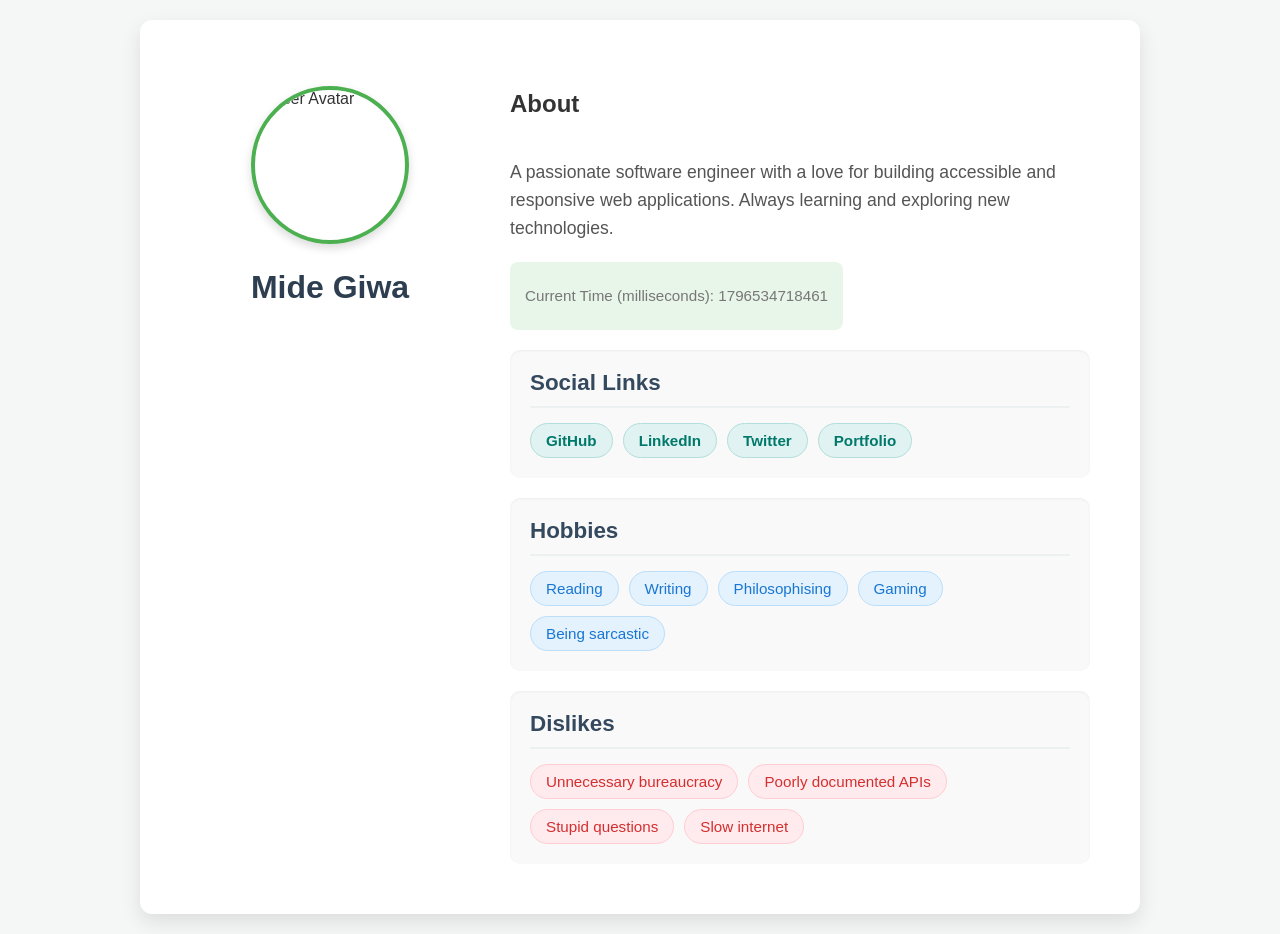
==== profile-card/index.html @ 0d77515e "feat: Add profile card component This commit introduces a fully functional profile card component bu" ====
<!doctype html>
<html lang="en">
    <head>
        <meta charset="UTF-8" />
        <meta name="viewport" content="width=device-width, initial-scale=1.0" />
        <title>Mide Giwa's Profile Card</title>
        <link rel="stylesheet" href="styles.css" />
    </head>
    <body>
        <main class="profile-card" data-testid="test-profile-card">
            <figure class="profile-avatar">
                <img
                    src="https://hebbkx1anhila5yf.public.blob.vercel-storage.com/design-mode-images/MideGiwa-2UlYL28XrRacGhtxy1r3zqs0tGnWAX.jpeg"
                    alt="User Avatar"
                    data-testid="test-user-avatar"
                />
                <figcaption>
                    <h1 data-testid="test-user-name">Mide Giwa</h1>
                </figcaption>
            </figure>

            <div class="profile-content">
                <h2>About</h2>
                <p class="profile-bio" data-testid="test-user-bio">
                    A passionate software engineer with a love for building
                    accessible and responsive web applications. Always learning
                    and exploring new technologies.
                </p>

                <div class="profile-details">
                    <p>
                        Current Time (milliseconds):
                        <span data-testid="test-user-time"></span>
                    </p>
                </div>

                <nav
                    class="profile-social-links"
                    data-testid="test-user-social-links"
                >
                    <h2>Social Links</h2>
                    <ul>
                        <li>
                            <a
                                href="https://github.com/midegiwa"
                                target="_blank"
                                rel="noopener noreferrer"
                                data-testid="test-user-social-github"
                                >GitHub</a
                            >
                        </li>
                        <li>
                            <a
                                href="https://linkedin.com/in/olamide-sina-giwa"
                                target="_blank"
                                rel="noopener noreferrer"
                                data-testid="test-user-social-linkedin"
                                >LinkedIn</a
                            >
                        </li>
                        <li>
                            <a
                                href="https://x.com/mide_giwa_"
                                target="_blank"
                                rel="noopener noreferrer"
                                data-testid="test-user-social-twitter"
                                >Twitter</a
                            >
                        </li>
                        <li>
                            <a
                                href="https://midegiwa.vercel.app"
                                target="_blank"
                                rel="noopener noreferrer"
                                data-testid="test-user-social-portfolio"
                                >Portfolio</a
                            >
                        </li>
                    </ul>
                </nav>

                <section class="profile-hobbies">
                    <h2>Hobbies</h2>
                    <ul data-testid="test-user-hobbies">
                        <li>Reading</li>
                        <li>Writing</li>
                        <li>Philosophising</li>
                        <li>Gaming</li>
                        <li>Being sarcastic</li>
                    </ul>
                </section>

                <section class="profile-dislikes">
                    <h2>Dislikes</h2>
                    <ul data-testid="test-user-dislikes">
                        <li>Unnecessary bureaucracy</li>
                        <li>Poorly documented APIs</li>
                        <li>Stupid questions</li>
                        <li>Slow internet</li>
                    </ul>
                </section>
            </div>
        </main>

        <script src="script.js"></script>
    </body>
</html>
---- profile-card/styles.css ----
/* General Body Styling */
body {
    font-family: "Segoe UI", Tahoma, Geneva, Verdana, sans-serif;
    margin: 0;
    padding: 20px;
    background-color: #f4f7f6;
    display: flex;
    justify-content: center;
    align-items: center;
    min-height: 100vh;
    box-sizing: border-box;
    color: #333;
}

/* Profile Card Container */
.profile-card {
    background-color: #ffffff;
    border-radius: 12px;
    box-shadow: 0 8px 20px rgba(0, 0, 0, 0.1);
    padding: 30px;
    max-width: 900px;
    width: 100%;
    display: flex;
    flex-direction: column;
    gap: 25px;
    text-align: center; /* Default text alignment for small screens */
    transition: transform 0.3s ease-in-out;
}

.profile-card:hover {
    transform: translateY(-5px);
}

/* Avatar Section */
.profile-avatar {
    display: flex;
    flex-direction: column;
    align-items: center;
    gap: 15px;
    margin-bottom: 15px; /* Add some space below avatar on small screens */
}

.profile-avatar img {
    width: 150px;
    height: 150px;
    border-radius: 50%;
    object-fit: cover;
    border: 4px solid #4caf50;
    box-shadow: 0 4px 10px rgba(0, 0, 0, 0.15);
}

.profile-avatar figcaption {
    margin-top: 10px;
}

.profile-avatar h1 {
    margin: 0;
    font-size: 2em;
    color: #2c3e50;
}

/* Bio Section */
.profile-bio {
    font-size: 1.1em;
    line-height: 1.6;
    color: #555;
    max-width: 700px;
    margin: 0 auto; /* Center bio on small screens */
}

/* Details Section (Current Time) */
.profile-details {
    font-size: 0.95em;
    color: #777;
    background-color: #e8f5e9;
    padding: 10px 15px;
    border-radius: 8px;
    display: inline-block;
    margin: 0 auto; /* Center time on small screens */
}

/* Social Links, Hobbies, Dislikes Sections */
.profile-social-links,
.profile-hobbies,
.profile-dislikes {
    background-color: #f9f9f9;
    padding: 20px;
    border-radius: 10px;
    text-align: left; /* Default alignment for these sections */
    box-shadow: inset 0 1px 3px rgba(0, 0, 0, 0.05);
}

.profile-social-links h2,
.profile-hobbies h2,
.profile-dislikes h2 {
    color: #34495e;
    font-size: 1.4em;
    margin-top: 0;
    margin-bottom: 15px;
    border-bottom: 2px solid #ecf0f1;
    padding-bottom: 10px;
}

.profile-social-links ul,
.profile-hobbies ul,
.profile-dislikes ul {
    list-style: none;
    padding: 0;
    margin: 0;
    display: flex;
    flex-wrap: wrap;
    gap: 10px;
    justify-content: center; /* Center list items on small screens */
}

.profile-social-links li,
.profile-hobbies li,
.profile-dislikes li {
    background-color: #e0f2f1;
    padding: 8px 15px;
    border-radius: 20px;
    font-size: 0.95em;
    color: #00796b;
    border: 1px solid #b2dfdb;
    transition: background-color 0.2s ease;
}

.profile-hobbies li {
    background-color: #e3f2fd;
    color: #1976d2;
    border: 1px solid #bbdefb;
}

.profile-dislikes li {
    background-color: #ffebee;
    color: #d32f2f;
    border: 1px solid #ffcdd2;
}

.profile-social-links a {
    text-decoration: none;
    color: #00796b;
    font-weight: bold;
    display: block; /* Make the entire li clickable/focusable */
    padding: 0; /* Remove padding from a, as li has it */
}

.profile-social-links li:hover {
    background-color: #b2dfdb;
    cursor: pointer;
}

/* Keyboard Navigation Focus Styles */
a:focus,
button:focus,
li:focus-within {
    /* Apply focus style to list items containing interactive elements */
    outline: 3px solid #64b5f6; /* Blue outline */
    outline-offset: 2px;
    border-radius: 4px;
}

/* Responsive Design */
@media (min-width: 768px) {
    .profile-card {
        flex-direction: row; /* Side-by-side layout */
        text-align: left; /* Align text left on wider screens */
        align-items: flex-start; /* Align items to the top */
        padding: 40px;
        gap: 30px; /* Adjust gap for side-by-side */
    }

    .profile-avatar {
        flex-direction: column;
        align-items: center; /* Keep avatar centered within its column */
        flex-shrink: 0; /* Prevent avatar from shrinking */
        width: 180px; /* Fixed width for avatar column */
        margin-bottom: 0; /* Reset margin */
    }

    .profile-avatar img {
        width: 120px;
        height: 120px;
    }

    .profile-avatar h1 {
        font-size: 1.8em; /* Adjust font size for better fit */
    }

    .profile-content {
        flex-grow: 1; /* Allow content to take up remaining space */
        display: flex;
        flex-direction: column;
        gap: 20px; /* Gap between content sections */
    }

    .profile-bio,
    .profile-details {
        margin: 0; /* Remove auto margin for text alignment */
    }

    .profile-details {
        align-self: flex-start; /* Align current time to the left */
    }

    .profile-social-links ul,
    .profile-hobbies ul,
    .profile-dislikes ul {
        justify-content: flex-start; /* Align list items to the left */
    }
}

@media (min-width: 1024px) {
    .profile-card {
        padding: 50px;
        gap: 40px;
    }

    .profile-avatar {
        width: 200px; /* Slightly larger avatar column */
    }

    .profile-avatar img {
        width: 150px;
        height: 150px;
    }

    .profile-avatar h1 {
        font-size: 2em;
    }
}
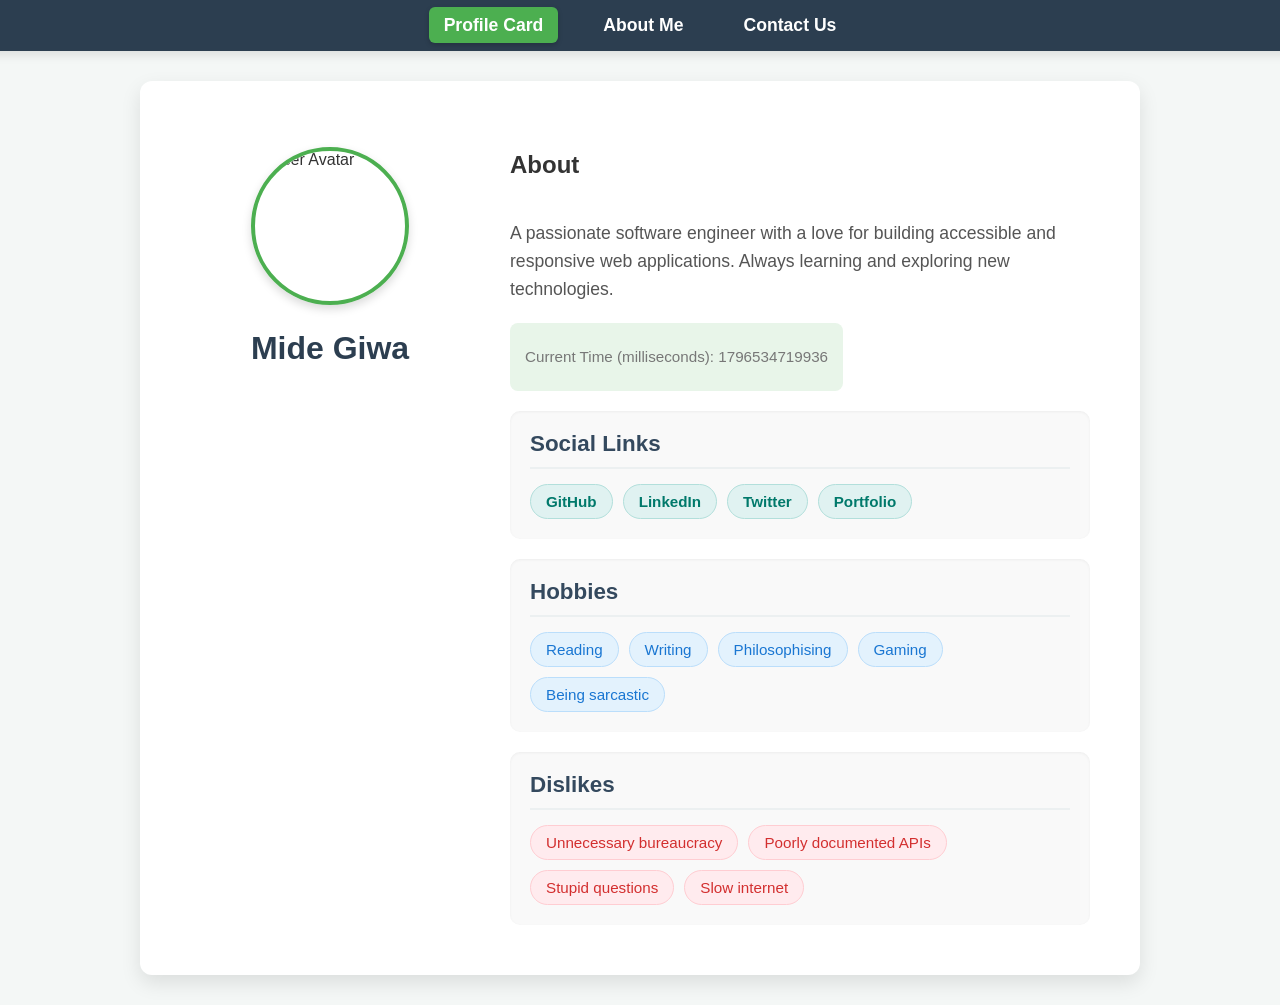
==== commit f1703a98: "feat: Implement multi-page web application This commit transforms the Profile Card component into a " ====
--- a/profile-card/index.html
+++ b/profile-card/index.html
@@ -7,6 +7,19 @@
         <link rel="stylesheet" href="styles.css" />
     </head>
     <body>
+        <header class="main-header">
+            <nav class="main-nav" data-testid="test-main-navigation">
+                <ul>
+                    <li>
+                        <a href="index.html" aria-current="page"
+                            >Profile Card</a
+                        >
+                    </li>
+                    <li><a href="about.html">About Me</a></li>
+                    <li><a href="contact.html">Contact Us</a></li>
+                </ul>
+            </nav>
+        </header>
         <main class="profile-card" data-testid="test-profile-card">
             <figure class="profile-avatar">
                 <img
--- a/profile-card/styles.css
+++ b/profile-card/styles.css
@@ -2,17 +2,87 @@
 body {
     font-family: "Segoe UI", Tahoma, Geneva, Verdana, sans-serif;
     margin: 0;
-    padding: 20px;
+    /* Adjusted padding to account for header, ensures content doesn't get hidden */
+    padding: 0;
     background-color: #f4f7f6;
     display: flex;
-    justify-content: center;
+    flex-direction: column; /* Ensure main content and header stack */
+    justify-content: flex-start;
     align-items: center;
     min-height: 100vh;
     box-sizing: border-box;
     color: #333;
 }
 
-/* Profile Card Container */
+/* Main Header and Navigation */
+.main-header {
+    width: 100%;
+    background-color: #2c3e50;
+    color: #ffffff;
+    padding: 15px 20px;
+    box-shadow: 0 4px 10px rgba(0, 0, 0, 0.1);
+    position: sticky;
+    top: 0;
+    z-index: 1000;
+}
+
+.main-nav ul {
+    list-style: none;
+    padding: 0;
+    margin: 0;
+    display: flex;
+    justify-content: center;
+    gap: 30px;
+    flex-wrap: wrap; /* Allow nav items to wrap on smaller screens */
+}
+
+.main-nav a {
+    text-decoration: none;
+    color: #ffffff;
+    font-weight: 600;
+    font-size: 1.1em;
+    padding: 8px 15px;
+    border-radius: 6px;
+    transition:
+        background-color 0.3s ease,
+        color 0.3s ease;
+    outline: none; /* Remove default browser outline */
+}
+
+.main-nav a:hover {
+    background-color: #4caf50;
+    color: #ffffff;
+}
+
+.main-nav a:active {
+    background-color: #43a047; /* Slightly darker for a press effect */
+    color: #ffffff;
+}
+
+.main-nav a:focus {
+    background-color: #4caf50; /* Match hover for visual consistency */
+    color: #ffffff; /* Match hover */
+    outline: 3px solid #64b5f6; /* Custom blue outline */
+    outline-offset: 2px;
+    border-radius: 6px; /* Match element's border-radius */
+}
+
+.main-nav a[aria-current="page"] {
+    background-color: #4caf50;
+    color: #ffffff;
+    box-shadow: 0 2px 5px rgba(0, 0, 0, 0.2);
+}
+
+/* Page Titles */
+.page-title {
+    color: #2c3e50;
+    font-size: 2.5em;
+    margin-bottom: 30px;
+    text-align: center;
+    width: 100%;
+}
+
+/* Profile Card Container (re-centered for new layout) */
 .profile-card {
     background-color: #ffffff;
     border-radius: 12px;
@@ -25,6 +95,8 @@
     gap: 25px;
     text-align: center; /* Default text alignment for small screens */
     transition: transform 0.3s ease-in-out;
+    margin-top: 30px; /* Space below header */
+    margin-bottom: 30px;
 }
 
 .profile-card:hover {
@@ -153,14 +225,16 @@
 /* Keyboard Navigation Focus Styles */
 a:focus,
 button:focus,
-li:focus-within {
+li:focus-within,
+input:focus,
+textarea:focus {
     /* Apply focus style to list items containing interactive elements */
     outline: 3px solid #64b5f6; /* Blue outline */
     outline-offset: 2px;
     border-radius: 4px;
 }
 
-/* Responsive Design */
+/* Responsive Design for Profile Card */
 @media (min-width: 768px) {
     .profile-card {
         flex-direction: row; /* Side-by-side layout */
@@ -229,3 +303,211 @@
         font-size: 2em;
     }
 }
+
+/* About Me Page Styles */
+.about-page {
+    background-color: #ffffff;
+    border-radius: 12px;
+    box-shadow: 0 8px 20px rgba(0, 0, 0, 0.1);
+    padding: 30px;
+    max-width: 900px;
+    width: 100%;
+    display: flex;
+    flex-direction: column;
+    gap: 25px;
+    margin-top: 30px;
+    margin-bottom: 30px;
+    text-align: left;
+}
+
+.about-page h1 {
+    text-align: center;
+    color: #2c3e50;
+    margin-bottom: 20px;
+}
+
+.about-section {
+    background-color: #f9f9f9;
+    padding: 20px;
+    border-radius: 10px;
+    box-shadow: inset 0 1px 3px rgba(0, 0, 0, 0.05);
+}
+
+.about-section h2 {
+    color: #34495e;
+    font-size: 1.5em;
+    margin-top: 0;
+    margin-bottom: 15px;
+    border-bottom: 2px solid #ecf0f1;
+    padding-bottom: 10px;
+}
+
+.about-section p {
+    line-height: 1.6;
+    color: #555;
+    margin-bottom: 10px;
+}
+
+.about-section ul {
+    list-style: disc inside;
+    padding-left: 20px;
+    margin: 0;
+}
+
+.about-section ul li {
+    margin-bottom: 8px;
+    color: #555;
+    line-height: 1.5;
+}
+
+@media (min-width: 768px) {
+    .about-page {
+        padding: 40px;
+    }
+    .about-page h1 {
+        font-size: 3em;
+    }
+}
+
+/* Contact Us Page Styles */
+.contact-page {
+    background-color: #ffffff;
+    border-radius: 12px;
+    box-shadow: 0 8px 20px rgba(0, 0, 0, 0.1);
+    padding: 30px;
+    max-width: 600px; /* Smaller max-width for forms */
+    width: 100%;
+    display: flex;
+    flex-direction: column;
+    gap: 20px;
+    margin-top: 30px;
+    margin-bottom: 30px;
+    text-align: left;
+}
+
+.contact-page h1 {
+    text-align: center;
+    color: #2c3e50;
+    margin-bottom: 20px;
+}
+
+.contact-form {
+    display: flex;
+    flex-direction: column;
+    gap: 15px;
+}
+
+.form-group {
+    display: flex;
+    flex-direction: column;
+    margin-bottom: 10px;
+}
+
+.form-group label {
+    font-weight: 600;
+    margin-bottom: 5px;
+    color: #333;
+}
+
+.form-group input[type="text"],
+.form-group input[type="email"],
+.form-group textarea {
+    padding: 12px;
+    border: 1px solid #ccc;
+    border-radius: 8px;
+    font-size: 1em;
+    width: 100%;
+    box-sizing: border-box; /* Include padding in element's total width and height */
+    transition:
+        border-color 0.3s ease,
+        box-shadow 0.3s ease;
+}
+
+.form-group input[type="text"]:focus,
+.form-group input[type="email"]:focus,
+.form-group textarea:focus {
+    border-color: #4caf50;
+    box-shadow: 0 0 0 3px rgba(76, 175, 80, 0.2);
+    outline: none;
+}
+
+.form-group textarea {
+    resize: vertical; /* Allow vertical resizing */
+    min-height: 100px;
+}
+
+/* Error message styling */
+.error-message {
+    color: #d32f2f;
+    font-size: 0.85em;
+    margin-top: 5px;
+    min-height: 1.2em; /* Reserve space to prevent layout shift */
+}
+
+/* Style for input fields with errors */
+.input-error {
+    border-color: #d32f2f !important;
+    box-shadow: 0 0 0 3px rgba(211, 47, 47, 0.2) !important;
+}
+
+/* Submit button */
+.submit-button {
+    background-color: #4caf50;
+    color: white;
+    padding: 12px 25px;
+    border: none;
+    border-radius: 8px;
+    font-size: 1.1em;
+    font-weight: 600;
+    cursor: pointer;
+    transition:
+        background-color 0.3s ease,
+        transform 0.2s ease;
+    align-self: center; /* Center the button */
+    width: fit-content;
+    margin-top: 15px;
+}
+
+.submit-button:hover {
+    background-color: #43a047;
+    transform: translateY(-2px);
+}
+
+.submit-button:active {
+    transform: translateY(0);
+}
+
+/* Success message styling */
+.success-message {
+    background-color: #e8f5e9;
+    color: #2e7d32;
+    padding: 15px;
+    border-radius: 8px;
+    text-align: center;
+    font-weight: 600;
+    margin-top: 20px;
+    border: 1px solid #a5d6a7;
+}
+
+/* Responsive adjustments for generic page content */
+main.about-page,
+main.contact-page {
+    width: calc(100% - 40px); /* Adjust for body padding */
+    padding: 20px;
+}
+
+@media (max-width: 480px) {
+    .main-nav ul {
+        flex-direction: column;
+        align-items: center;
+        gap: 15px;
+    }
+    .page-title {
+        font-size: 2em;
+    }
+    .profile-card,
+    .about-page,
+    .contact-page {
+        padding: 20px;
+    }
+}
